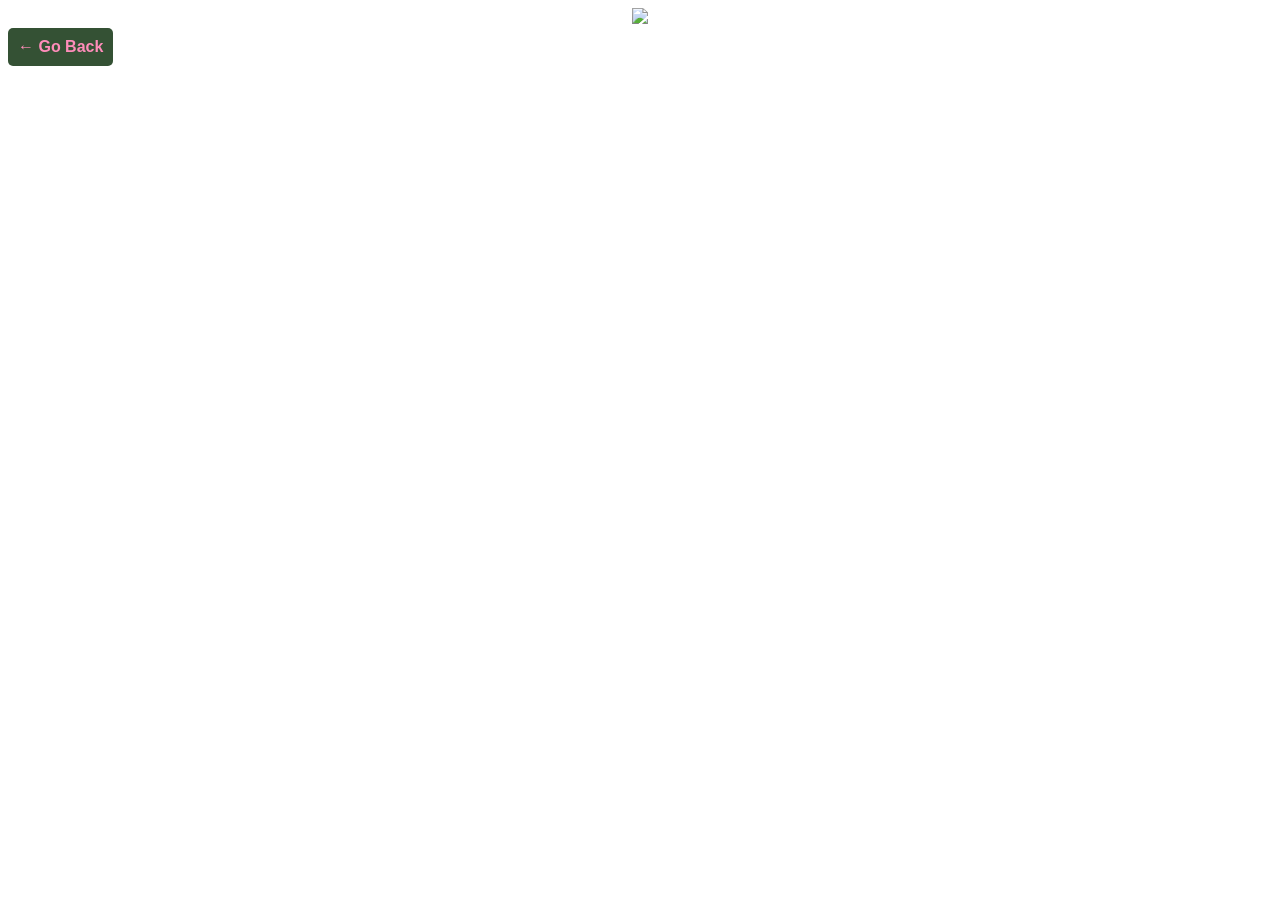
==== beyonce.html @ 43e2633f "Add files via upload" ====
<!DOCTYPE html>
<html lang="en">
<head>
    <meta charset="UTF-8">
    <meta name="viewport" content="width=device-width, initial-scale=1.0">
    <title>beyonce</title>
</head>
<body>
      <div class="link-container"><a class="photo-link" href="https://www.youtube.com/watch?v=coDv0hURK2I"><img src="images/rabbit_PNG3790.png" width="100%" height="auto"></a> 
</div>
     <a href="#" onclick="history.back(); return false;" class="back-btn">
  ← Go Back
</a>
</body>
</html>

 <link rel="stylesheet" href="stylesheet.css">
---- stylesheet.css ----
html{
   background-image: url(./images/website_background2.jpg);
   background-size: 100%;
   /*background-repeat: repeat-y;*/
   /*background-position: 50% 50%;*/
   background-attachment: fixed;

}

.grid-container {
display: grid;
grid-template-columns: (6, 200px);
gap: 0px;
height: 750px;
row-gap: 40px;  


grid-template-areas:
"1 2 3 4 5 6";
}

  .central-cell {
  display: grid;
  place-items: center;
}

.circle {
  width: 80%;            
  aspect-ratio: 1;      
  border-radius: 50%;    
  display: flex;
  align-items: center;
  justify-content: center;
  cursor: pointer;
  outline: none;
  transition: background 0.3s;
}
    
.reveal-image {
    position: absolute;
  top: 50;
  left: 50;
  width: 100%;
  height: 100%;   
    object-fit: cover;
  border-radius: 50%;  
  pointer-events: none; 
  display: none;
   width: 200%;  
   align-items: center;
  justify-content: center;          
    width: var(--shape-size);
  height: var(--shape-size);
  aspect-ratio: 1;
  object-fit: cover;
  object-position: center;   
    opacity: 0;
  visibility: hidden;
  transform: scale(0.8); 
  transition: opacity 0.4s ease, transform 0.4s ease, visibility 0.4s;
}

.circle:focus + .reveal-image {
  display: block;
  opacity: 1;
  visibility: visible;
  transform: scale(1);
}

.trigger-shape,
.revealed-image {
  grid-column: 1;
  grid-row: 1;
  width: 100%;
  height: 100%;
}


:root {
  --shape-size: 200px;
}

.shape-link:hover .circle {
  transform: scale(1.05);
}
  .shape-link {
  display: inline-block;
  text-decoration: none;
}

.absolute-overlay {
   pointer-events: none; /* Mouse actions completely ignore this layer */
  z-index: 10;
  position:absolute;
  top: 0;
  left: 0;
  width: 100%;
  height: 100%;
  color: white;
  z-index: 10;
  text-align: center;
}

@keyframes colorShift {
  0% { color: #ff0055; }    /* Red-Pink */
  33% { color: #00ffcc; }   /* Turquoise */
  66% { color: #ffcc00; }   /* Gold/Yellow */
  100% { color: #ff0055; }  /* Loop back to the start color */
}
.flash-smooth {
  font-size: 4rem;
  font-weight: bold;
  animation: colorShift 2s linear infinite;
}

.grid-item.central-cell .video-link {
  grid-column: 1;
  grid-row: 1;
  width: 100%;
  height: 100%;
  display: block; /* Makes the entire block clickable */
  z-index: 2;  
}

.grid-item.central-cell .shape-link {
  grid-column: 1;
  grid-row: 1;
  width: 100%;
  height: 100%;
  display: block;   
  cursor: pointer; 
  z-index: 2;      
}

.video-container {
  display: flex;
  justify-content: center; /* Centers the video horizontally */
  align-items: center;     /* Centers the video vertically (if container has height) */
  width: 100%;
}

.back-btn {
  display: inline-block;
  padding: 10px 10px;
  background-color: #345134;
  color: #ff8dba;
  text-decoration: none;
  border-radius: 5px;
  font-family: sans-serif;
  font-weight: bold;
  transition: background-color 0.2s ease;
}

.back-btn:hover {
  background-color: #dbff71;
}

.link-container {
  display: flex;
  justify-content: center; /* Centers the link and image horizontally */
  width: 100%;
}
.photo-link img {
  width: 300px; /* Adjust as needed */
  transition: filter 0.3s ease;
}
  .photo-link:hover img {
  filter:hue-rotate(290deg)
  }
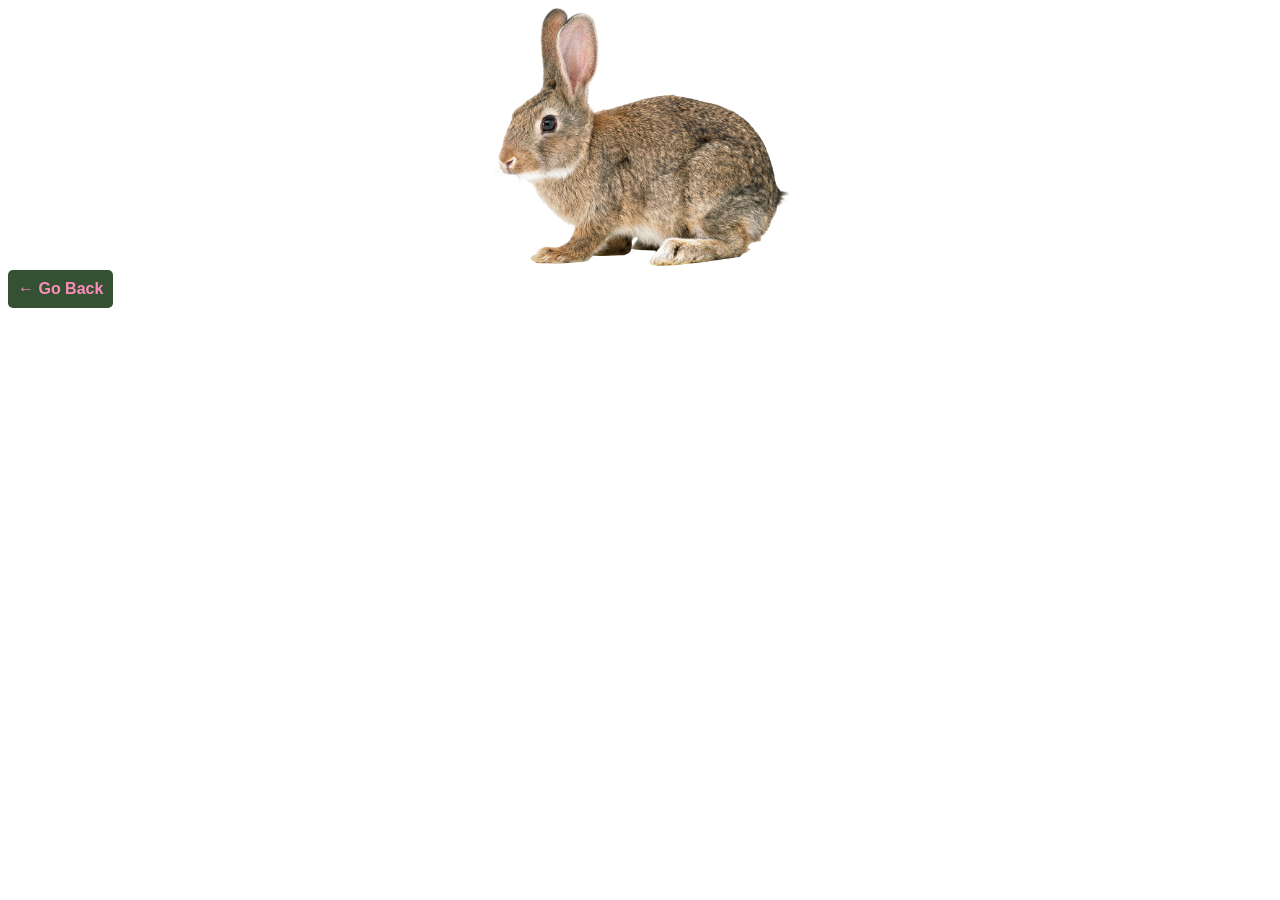
==== commit 51f5f686: "Update beyonce.html" ====
--- a/beyonce.html
+++ b/beyonce.html
@@ -6,7 +6,7 @@
     <title>beyonce</title>
 </head>
 <body>
-      <div class="link-container"><a class="photo-link" href="https://www.youtube.com/watch?v=coDv0hURK2I"><img src="images/rabbit_PNG3790.png" width="100%" height="auto"></a> 
+      <div class="link-container"><a class="photo-link" href="https://www.youtube.com/watch?v=coDv0hURK2I"><img src="rabbit_PNG3790.png" width="100%" height="auto"></a> 
 </div>
      <a href="#" onclick="history.back(); return false;" class="back-btn">
   ← Go Back
@@ -14,4 +14,4 @@
 </body>
 </html>
 
- <link rel="stylesheet" href="stylesheet.css">+ <link rel="stylesheet" href="stylesheet.css">
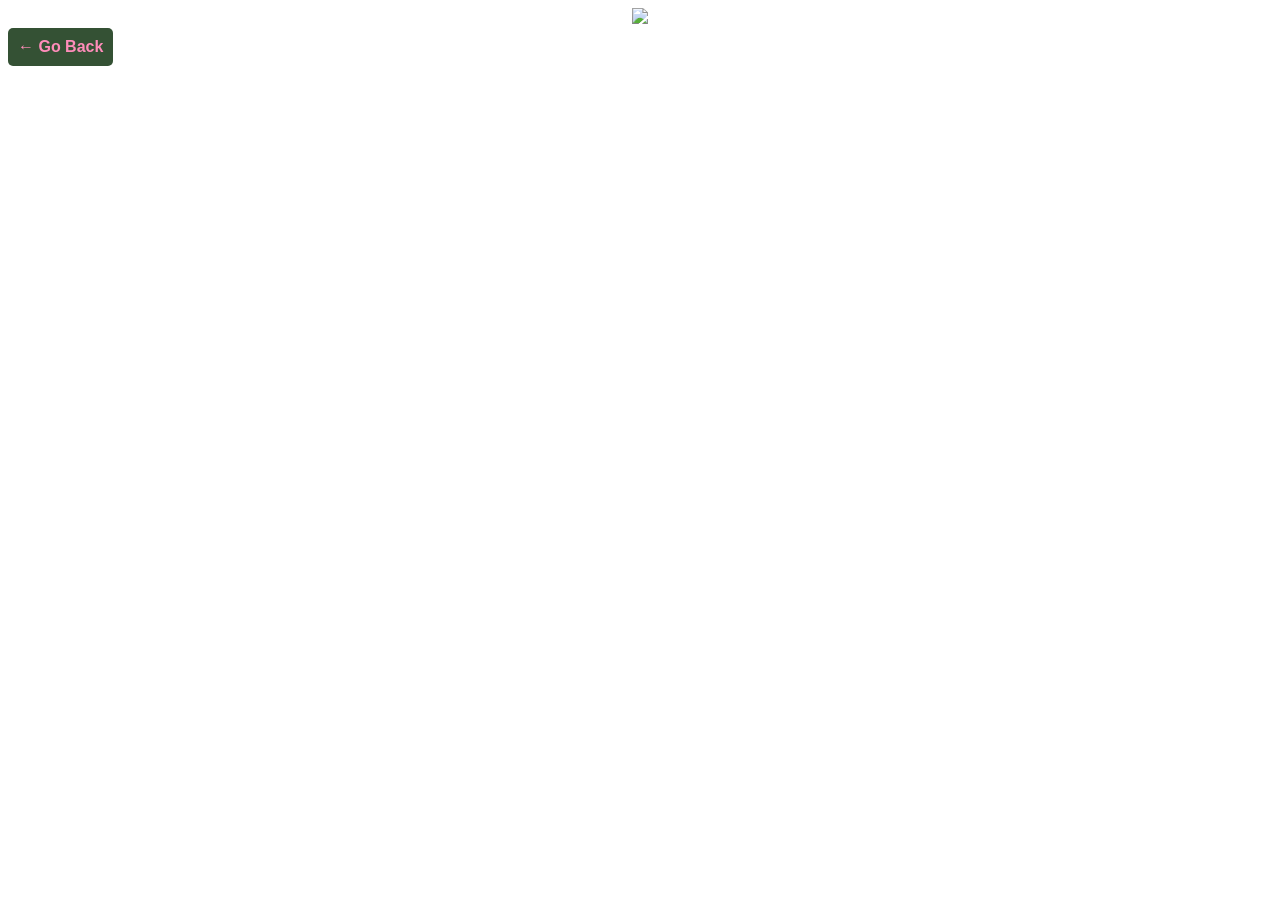
==== commit e2af01b5: "Add files via upload" ====
--- a/beyonce.html
+++ b/beyonce.html
@@ -6,7 +6,7 @@
     <title>beyonce</title>
 </head>
 <body>
-      <div class="link-container"><a class="photo-link" href="https://www.youtube.com/watch?v=coDv0hURK2I"><img src="rabbit_PNG3790.png" width="100%" height="auto"></a> 
+      <div class="link-container"><a class="photo-link" href="https://www.youtube.com/watch?v=coDv0hURK2I"><img src="images/rabbit_PNG3790.png" width="100%" height="auto"></a> 
 </div>
      <a href="#" onclick="history.back(); return false;" class="back-btn">
   ← Go Back
@@ -14,4 +14,4 @@
 </body>
 </html>
 
- <link rel="stylesheet" href="stylesheet.css">
+ <link rel="stylesheet" href="stylesheet.css">
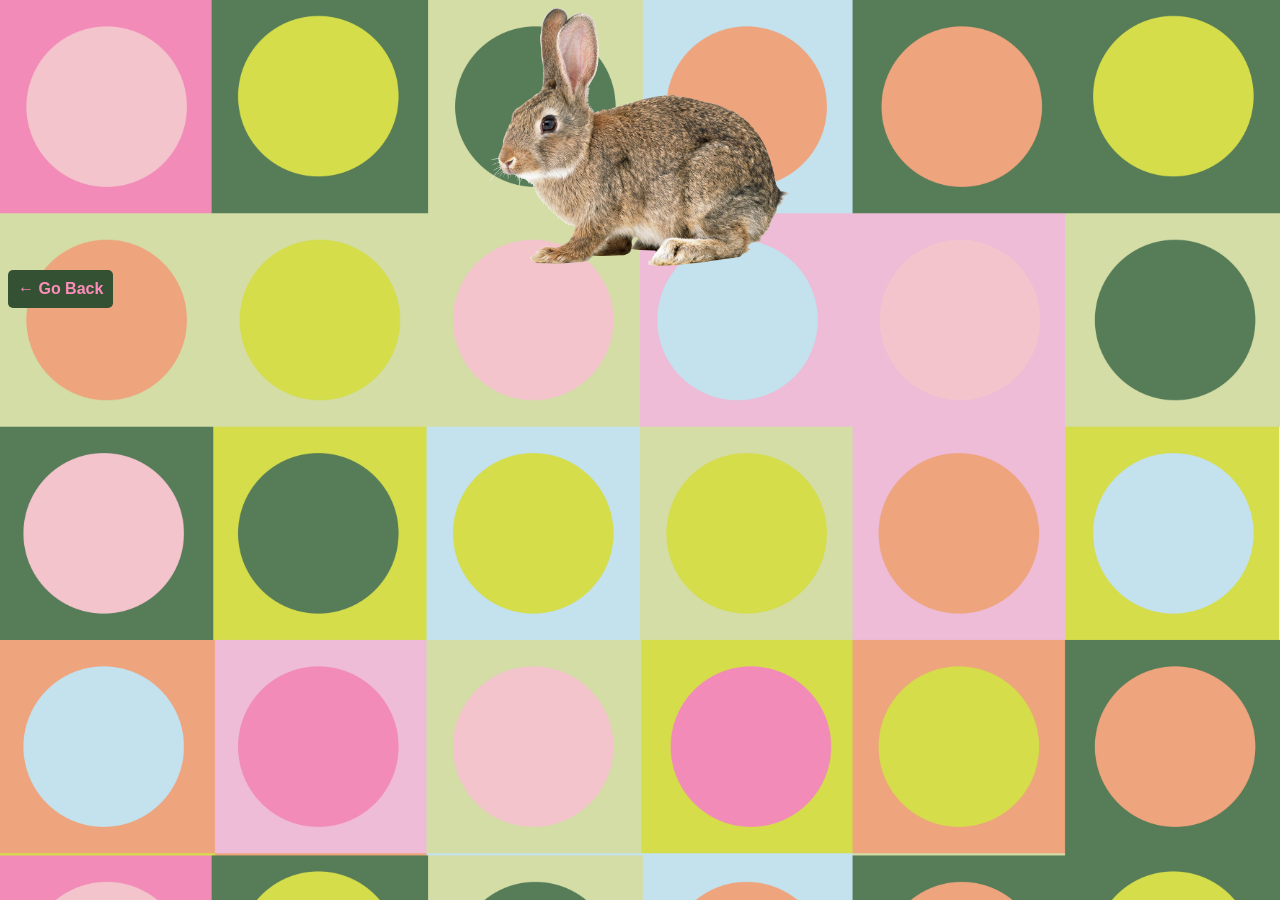
==== commit f7b2ebe1: "Fix image source path in beyonce.html" ====
--- a/beyonce.html
+++ b/beyonce.html
@@ -6,7 +6,7 @@
     <title>beyonce</title>
 </head>
 <body>
-      <div class="link-container"><a class="photo-link" href="https://www.youtube.com/watch?v=coDv0hURK2I"><img src="images/rabbit_PNG3790.png" width="100%" height="auto"></a> 
+      <div class="link-container"><a class="photo-link" href="https://www.youtube.com/watch?v=coDv0hURK2I"><img src="rabbit_PNG3790.png" width="100%" height="auto"></a> 
 </div>
      <a href="#" onclick="history.back(); return false;" class="back-btn">
   ← Go Back
@@ -14,4 +14,4 @@
 </body>
 </html>
 
- <link rel="stylesheet" href="stylesheet.css">+ <link rel="stylesheet" href="stylesheet.css">
--- a/stylesheet.css
+++ b/stylesheet.css
@@ -1,5 +1,5 @@
 html{
-   background-image: url(./images/website_background2.jpg);
+   background-image: url(website_background2.jpg);
    background-size: 100%;
    /*background-repeat: repeat-y;*/
    /*background-position: 50% 50%;*/
@@ -166,4 +166,4 @@
 }
   .photo-link:hover img {
   filter:hue-rotate(290deg)
-  }+  }
